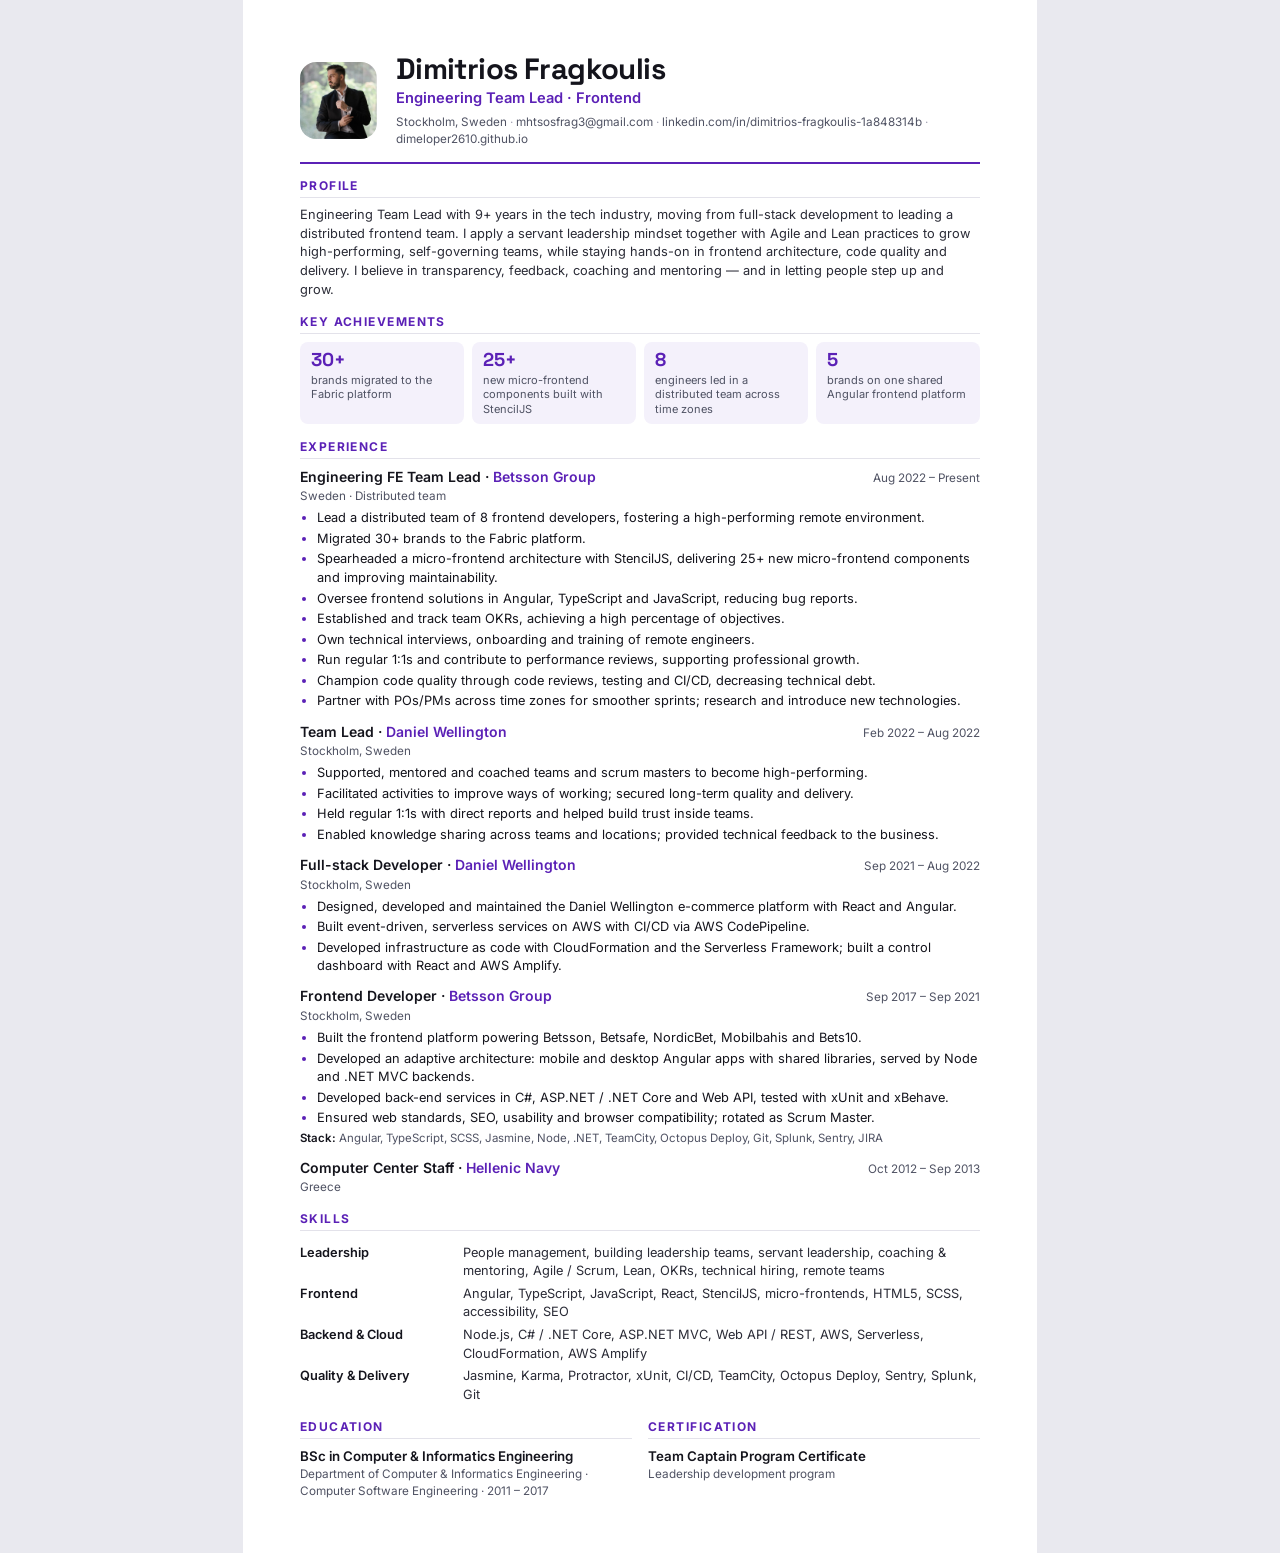
==== cv/cv.html @ a25709d1 "Add dedicated CV in PDF and Word - cv/cv.html: A4 CV layout, exported to Dimitrios-Fragkoulis-CV.pdf" ====
<!doctype html>
<html lang="en">
<head>
  <meta charset="utf-8" />
  <meta name="viewport" content="width=device-width, initial-scale=1" />
  <title>Dimitrios Fragkoulis — CV</title>
  <meta name="robots" content="noindex" />
  <link rel="preconnect" href="https://fonts.googleapis.com" />
  <link rel="preconnect" href="https://fonts.gstatic.com" crossorigin />
  <link href="https://fonts.googleapis.com/css2?family=Inter:wght@400;500;600;700&family=Space+Grotesk:wght@600;700&display=swap" rel="stylesheet" />
  <style>
    :root { --text: #14141c; --muted: #4f5263; --line: #e3e2ea; --accent: #5b21b6; --soft: #f4f1fb; }
    * { box-sizing: border-box; }
    @page { size: A4; margin: 14mm 15mm; }
    html { background: #e9e9ef; }
    body {
      margin: 0 auto; max-width: 210mm; background: #fff; color: var(--text);
      font: 9.6pt/1.45 "Inter", system-ui, sans-serif; -webkit-font-smoothing: antialiased;
      padding: 14mm 15mm;
    }
    @media print { html { background: #fff; } body { padding: 0; max-width: none; } }
    h1, h2, h3, p, ul { margin: 0; }

    /* header */
    header { display: flex; align-items: center; gap: 14pt; padding-bottom: 10pt; border-bottom: 2px solid var(--accent); }
    .photo { width: 58pt; height: 58pt; border-radius: 12pt; object-fit: cover; object-position: 50% 20%; flex: none; }
    h1 { font: 700 22pt/1.1 "Space Grotesk", sans-serif; letter-spacing: -.02em; }
    .role { font-weight: 600; color: var(--accent); font-size: 11pt; margin-top: 2pt; }
    .contact { color: var(--muted); font-size: 8.8pt; margin-top: 4pt; }
    .contact a { color: inherit; text-decoration: none; }
    .contact span + span::before { content: "  ·  "; color: #a3a3b3; }

    /* sections */
    section { margin-top: 11pt; }
    h2 {
      font: 700 9pt "Inter", sans-serif; text-transform: uppercase; letter-spacing: .12em; color: var(--accent);
      padding-bottom: 3pt; margin-bottom: 6pt; border-bottom: 1px solid var(--line);
    }
    .summary { color: #2a2b36; }

    .highlights { display: grid; grid-template-columns: repeat(4, 1fr); gap: 6pt; }
    .hl { background: var(--soft); border-radius: 6pt; padding: 6pt 8pt; }
    .hl b { display: block; font: 700 14pt/1.1 "Space Grotesk", sans-serif; color: var(--accent); }
    .hl span { font-size: 8.3pt; color: var(--muted); line-height: 1.3; display: block; margin-top: 2pt; }

    .job { margin-bottom: 8pt; break-inside: avoid; }
    .job__head { display: flex; justify-content: space-between; align-items: baseline; gap: 10pt; }
    h3 { font-size: 10.5pt; font-weight: 600; }
    h3 .co { color: var(--accent); }
    .dates { font-size: 8.8pt; color: var(--muted); white-space: nowrap; }
    .place { font-size: 8.8pt; color: var(--muted); margin: 1pt 0 3pt; }
    ul { padding-left: 13pt; }
    li { margin-bottom: 1.5pt; }
    li::marker { color: var(--accent); }
    .stack { font-size: 8.6pt; color: var(--muted); margin-top: 2pt; }
    .stack b { color: var(--text); font-weight: 600; }

    .skills { display: grid; grid-template-columns: 112pt 1fr; gap: 3pt 10pt; }
    .skills dt { font-weight: 600; }
    .skills dd { margin: 0; color: #2a2b36; }

    .two { display: grid; grid-template-columns: 1fr 1fr; gap: 12pt; }
    .edu h3 { font-size: 10pt; }
    .edu p { color: var(--muted); font-size: 8.8pt; }
  </style>
</head>
<body>
  <header>
    <img class="photo" src="../photo.jpg" alt="Dimitrios Fragkoulis" />
    <div>
      <h1>Dimitrios Fragkoulis</h1>
      <p class="role">Engineering Team Lead · Frontend</p>
      <p class="contact">
        <span>Stockholm, Sweden</span><span><a href="mailto:mhtsosfrag3@gmail.com">mhtsosfrag3@gmail.com</a></span><span><a href="https://www.linkedin.com/in/dimitrios-fragkoulis-1a848314b">linkedin.com/in/dimitrios-fragkoulis-1a848314b</a></span><span><a href="https://dimeloper2610.github.io/">dimeloper2610.github.io</a></span>
      </p>
    </div>
  </header>

  <section>
    <h2>Profile</h2>
    <p class="summary">
      Engineering Team Lead with 9+ years in the tech industry, moving from full-stack development to leading a
      distributed frontend team. I apply a servant leadership mindset together with Agile and Lean practices to grow
      high-performing, self-governing teams, while staying hands-on in frontend architecture, code quality and delivery.
      I believe in transparency, feedback, coaching and mentoring — and in letting people step up and grow.
    </p>
  </section>

  <section>
    <h2>Key achievements</h2>
    <div class="highlights">
      <div class="hl"><b>30+</b><span>brands migrated to the Fabric platform</span></div>
      <div class="hl"><b>25+</b><span>new micro-frontend components built with StencilJS</span></div>
      <div class="hl"><b>8</b><span>engineers led in a distributed team across time zones</span></div>
      <div class="hl"><b>5</b><span>brands on one shared Angular frontend platform</span></div>
    </div>
  </section>

  <section>
    <h2>Experience</h2>

    <div class="job">
      <div class="job__head"><h3>Engineering FE Team Lead · <span class="co">Betsson Group</span></h3><span class="dates">Aug 2022 – Present</span></div>
      <p class="place">Sweden · Distributed team</p>
      <ul>
        <li>Lead a distributed team of 8 frontend developers, fostering a high-performing remote environment.</li>
        <li>Migrated 30+ brands to the Fabric platform.</li>
        <li>Spearheaded a micro-frontend architecture with StencilJS, delivering 25+ new micro-frontend components and improving maintainability.</li>
        <li>Oversee frontend solutions in Angular, TypeScript and JavaScript, reducing bug reports.</li>
        <li>Established and track team OKRs, achieving a high percentage of objectives.</li>
        <li>Own technical interviews, onboarding and training of remote engineers.</li>
        <li>Run regular 1:1s and contribute to performance reviews, supporting professional growth.</li>
        <li>Champion code quality through code reviews, testing and CI/CD, decreasing technical debt.</li>
        <li>Partner with POs/PMs across time zones for smoother sprints; research and introduce new technologies.</li>
      </ul>
    </div>

    <div class="job">
      <div class="job__head"><h3>Team Lead · <span class="co">Daniel Wellington</span></h3><span class="dates">Feb 2022 – Aug 2022</span></div>
      <p class="place">Stockholm, Sweden</p>
      <ul>
        <li>Supported, mentored and coached teams and scrum masters to become high-performing.</li>
        <li>Facilitated activities to improve ways of working; secured long-term quality and delivery.</li>
        <li>Held regular 1:1s with direct reports and helped build trust inside teams.</li>
        <li>Enabled knowledge sharing across teams and locations; provided technical feedback to the business.</li>
      </ul>
    </div>

    <div class="job">
      <div class="job__head"><h3>Full-stack Developer · <span class="co">Daniel Wellington</span></h3><span class="dates">Sep 2021 – Aug 2022</span></div>
      <p class="place">Stockholm, Sweden</p>
      <ul>
        <li>Designed, developed and maintained the Daniel Wellington e-commerce platform with React and Angular.</li>
        <li>Built event-driven, serverless services on AWS with CI/CD via AWS CodePipeline.</li>
        <li>Developed infrastructure as code with CloudFormation and the Serverless Framework; built a control dashboard with React and AWS Amplify.</li>
      </ul>
    </div>

    <div class="job">
      <div class="job__head"><h3>Frontend Developer · <span class="co">Betsson Group</span></h3><span class="dates">Sep 2017 – Sep 2021</span></div>
      <p class="place">Stockholm, Sweden</p>
      <ul>
        <li>Built the frontend platform powering Betsson, Betsafe, NordicBet, Mobilbahis and Bets10.</li>
        <li>Developed an adaptive architecture: mobile and desktop Angular apps with shared libraries, served by Node and .NET MVC backends.</li>
        <li>Developed back-end services in C#, ASP.NET / .NET Core and Web API, tested with xUnit and xBehave.</li>
        <li>Ensured web standards, SEO, usability and browser compatibility; rotated as Scrum Master.</li>
      </ul>
      <p class="stack"><b>Stack:</b> Angular, TypeScript, SCSS, Jasmine, Node, .NET, TeamCity, Octopus Deploy, Git, Splunk, Sentry, JIRA</p>
    </div>

    <div class="job">
      <div class="job__head"><h3>Computer Center Staff · <span class="co">Hellenic Navy</span></h3><span class="dates">Oct 2012 – Sep 2013</span></div>
      <p class="place">Greece</p>
    </div>
  </section>

  <section>
    <h2>Skills</h2>
    <dl class="skills">
      <dt>Leadership</dt><dd>People management, building leadership teams, servant leadership, coaching &amp; mentoring, Agile / Scrum, Lean, OKRs, technical hiring, remote teams</dd>
      <dt>Frontend</dt><dd>Angular, TypeScript, JavaScript, React, StencilJS, micro-frontends, HTML5, SCSS, accessibility, SEO</dd>
      <dt>Backend &amp; Cloud</dt><dd>Node.js, C# / .NET Core, ASP.NET MVC, Web API / REST, AWS, Serverless, CloudFormation, AWS Amplify</dd>
      <dt>Quality &amp; Delivery</dt><dd>Jasmine, Karma, Protractor, xUnit, CI/CD, TeamCity, Octopus Deploy, Sentry, Splunk, Git</dd>
    </dl>
  </section>

  <section class="two">
    <div class="edu">
      <h2>Education</h2>
      <h3>BSc in Computer &amp; Informatics Engineering</h3>
      <p>Department of Computer &amp; Informatics Engineering · Computer Software Engineering · 2011 – 2017</p>
    </div>
    <div class="edu">
      <h2>Certification</h2>
      <h3>Team Captain Program Certificate</h3>
      <p>Leadership development program</p>
    </div>
  </section>
</body>
</html>
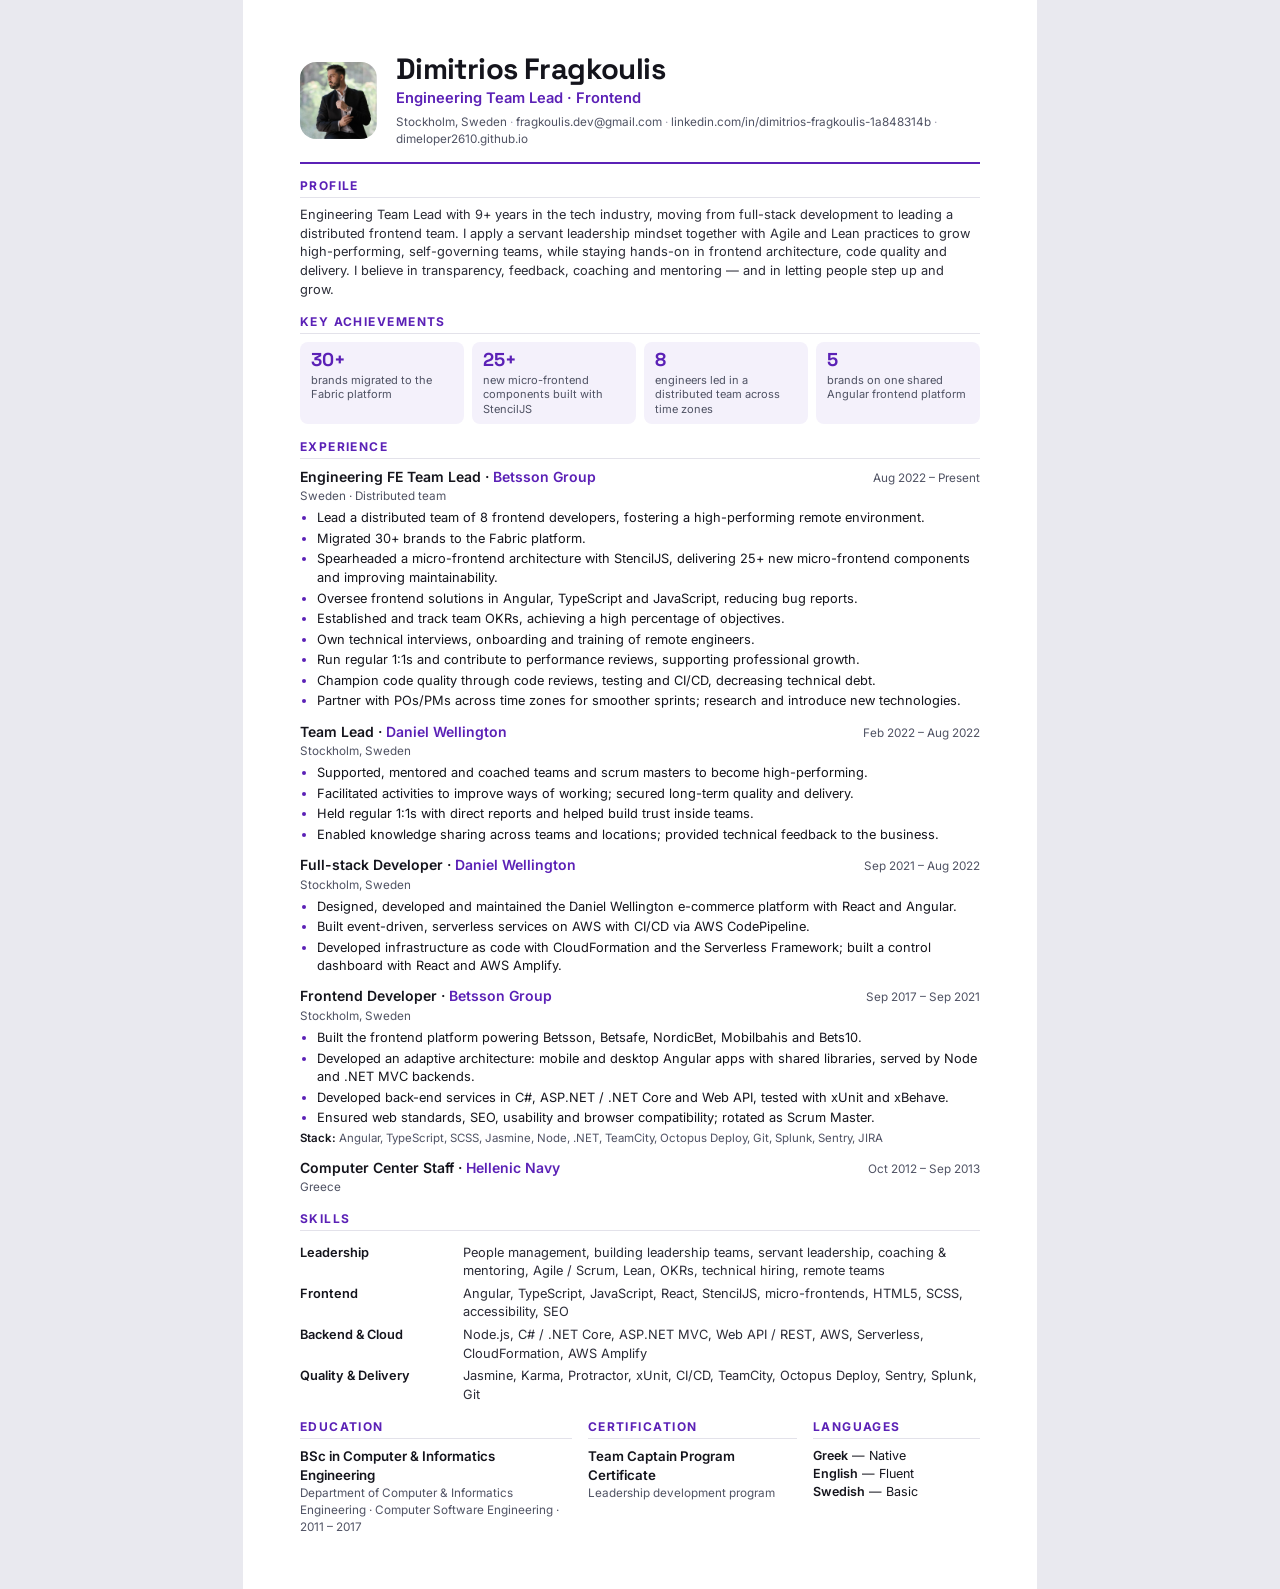
==== commit 6bd72a47: "Add share card, languages and new contact email - og-image.png (1200x630) with Open Graph / Twitter " ====
--- a/cv/cv.html
+++ b/cv/cv.html
@@ -59,7 +59,9 @@
     .skills dt { font-weight: 600; }
     .skills dd { margin: 0; color: #2a2b36; }
 
-    .two { display: grid; grid-template-columns: 1fr 1fr; gap: 12pt; }
+    .two { display: grid; grid-template-columns: 1.3fr 1fr .8fr; gap: 12pt; }
+    .edu p.lang { color: var(--text); font-size: 9.4pt; }
+    .edu p.lang b { font-weight: 600; }
     .edu h3 { font-size: 10pt; }
     .edu p { color: var(--muted); font-size: 8.8pt; }
   </style>
@@ -71,7 +73,7 @@
       <h1>Dimitrios Fragkoulis</h1>
       <p class="role">Engineering Team Lead · Frontend</p>
       <p class="contact">
-        <span>Stockholm, Sweden</span><span><a href="mailto:mhtsosfrag3@gmail.com">mhtsosfrag3@gmail.com</a></span><span><a href="https://www.linkedin.com/in/dimitrios-fragkoulis-1a848314b">linkedin.com/in/dimitrios-fragkoulis-1a848314b</a></span><span><a href="https://dimeloper2610.github.io/">dimeloper2610.github.io</a></span>
+        <span>Stockholm, Sweden</span><span><a href="mailto:fragkoulis.dev@gmail.com">fragkoulis.dev@gmail.com</a></span><span><a href="https://www.linkedin.com/in/dimitrios-fragkoulis-1a848314b">linkedin.com/in/dimitrios-fragkoulis-1a848314b</a></span><span><a href="https://dimeloper2610.github.io/">dimeloper2610.github.io</a></span>
       </p>
     </div>
   </header>
@@ -175,6 +177,12 @@
       <h3>Team Captain Program Certificate</h3>
       <p>Leadership development program</p>
     </div>
+    <div class="edu">
+      <h2>Languages</h2>
+      <p class="lang"><b>Greek</b> — Native</p>
+      <p class="lang"><b>English</b> — Fluent</p>
+      <p class="lang"><b>Swedish</b> — Basic</p>
+    </div>
   </section>
 </body>
 </html>
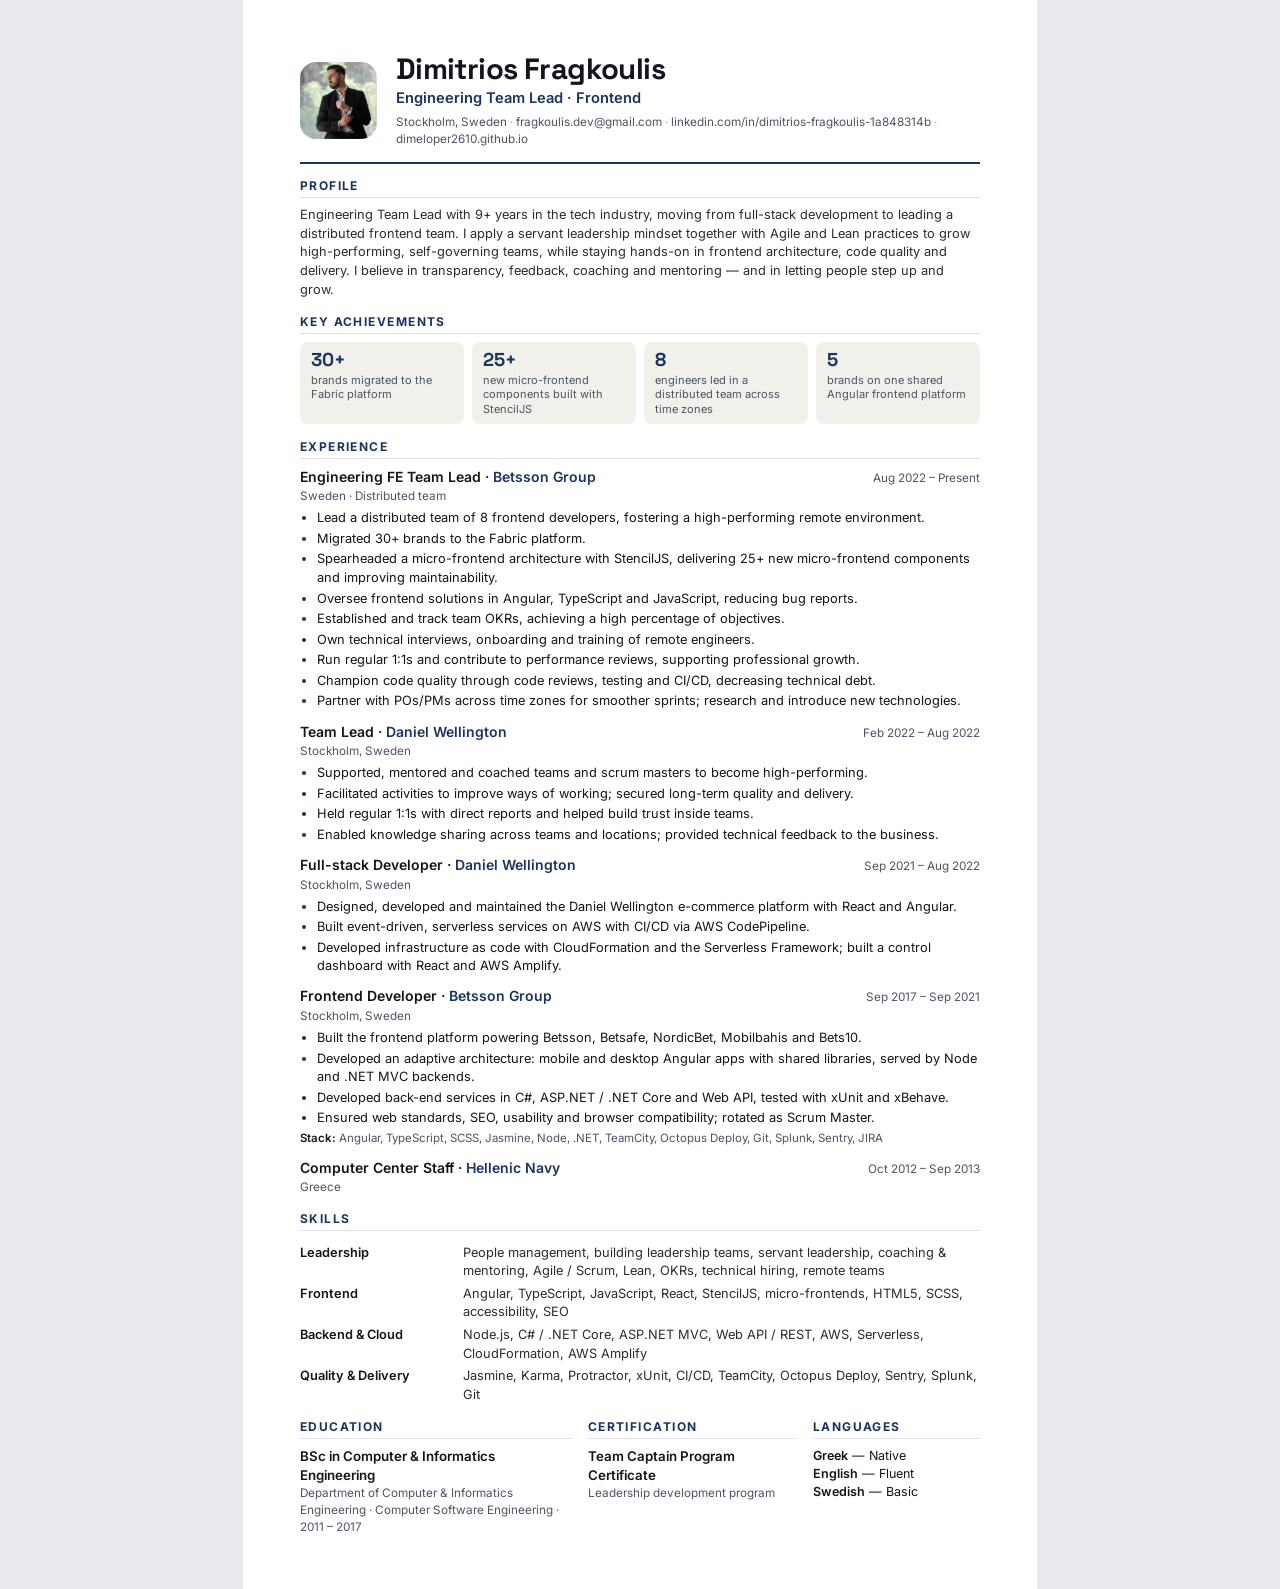
==== commit 0faaee03: "Navy as default palette and new headline - Headline: 'Engineering leader. Frontend architect. Still " ====
--- a/cv/cv.html
+++ b/cv/cv.html
@@ -9,7 +9,7 @@
   <link rel="preconnect" href="https://fonts.gstatic.com" crossorigin />
   <link href="https://fonts.googleapis.com/css2?family=Inter:wght@400;500;600;700&family=Space+Grotesk:wght@600;700&display=swap" rel="stylesheet" />
   <style>
-    :root { --text: #14141c; --muted: #4f5263; --line: #e3e2ea; --accent: #5b21b6; --soft: #f4f1fb; }
+    :root { --text: #14141c; --muted: #4f5263; --line: #e3e2ea; --accent: #1c355e; --soft: #f1f0eb; }
     * { box-sizing: border-box; }
     @page { size: A4; margin: 14mm 15mm; }
     html { background: #e9e9ef; }
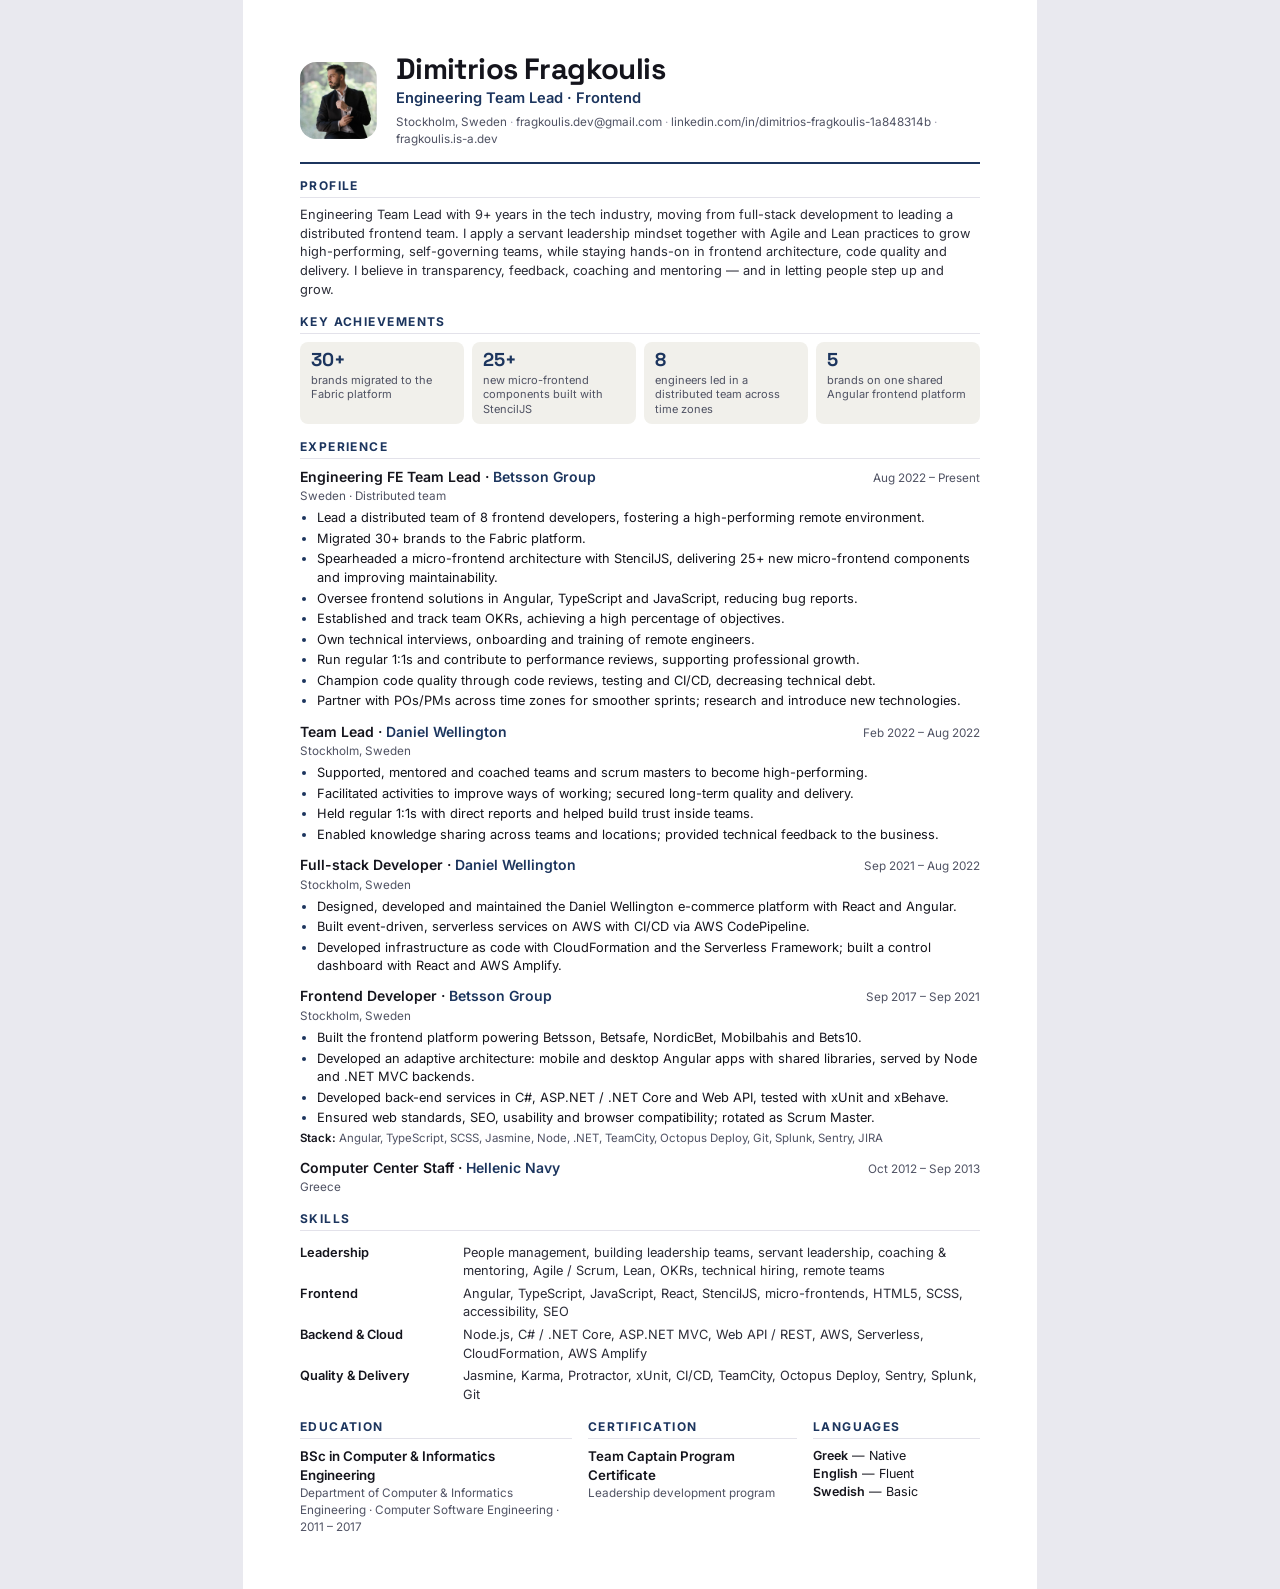
==== commit bf44ab8b: "Use custom domain fragkoulis.is-a.dev - Canonical, Open Graph and Twitter URLs point to https://frag" ====
--- a/cv/cv.html
+++ b/cv/cv.html
@@ -73,7 +73,7 @@
       <h1>Dimitrios Fragkoulis</h1>
       <p class="role">Engineering Team Lead · Frontend</p>
       <p class="contact">
-        <span>Stockholm, Sweden</span><span><a href="mailto:fragkoulis.dev@gmail.com">fragkoulis.dev@gmail.com</a></span><span><a href="https://www.linkedin.com/in/dimitrios-fragkoulis-1a848314b">linkedin.com/in/dimitrios-fragkoulis-1a848314b</a></span><span><a href="https://dimeloper2610.github.io/">dimeloper2610.github.io</a></span>
+        <span>Stockholm, Sweden</span><span><a href="mailto:fragkoulis.dev@gmail.com">fragkoulis.dev@gmail.com</a></span><span><a href="https://www.linkedin.com/in/dimitrios-fragkoulis-1a848314b">linkedin.com/in/dimitrios-fragkoulis-1a848314b</a></span><span><a href="https://fragkoulis.is-a.dev/">fragkoulis.is-a.dev</a></span>
       </p>
     </div>
   </header>
